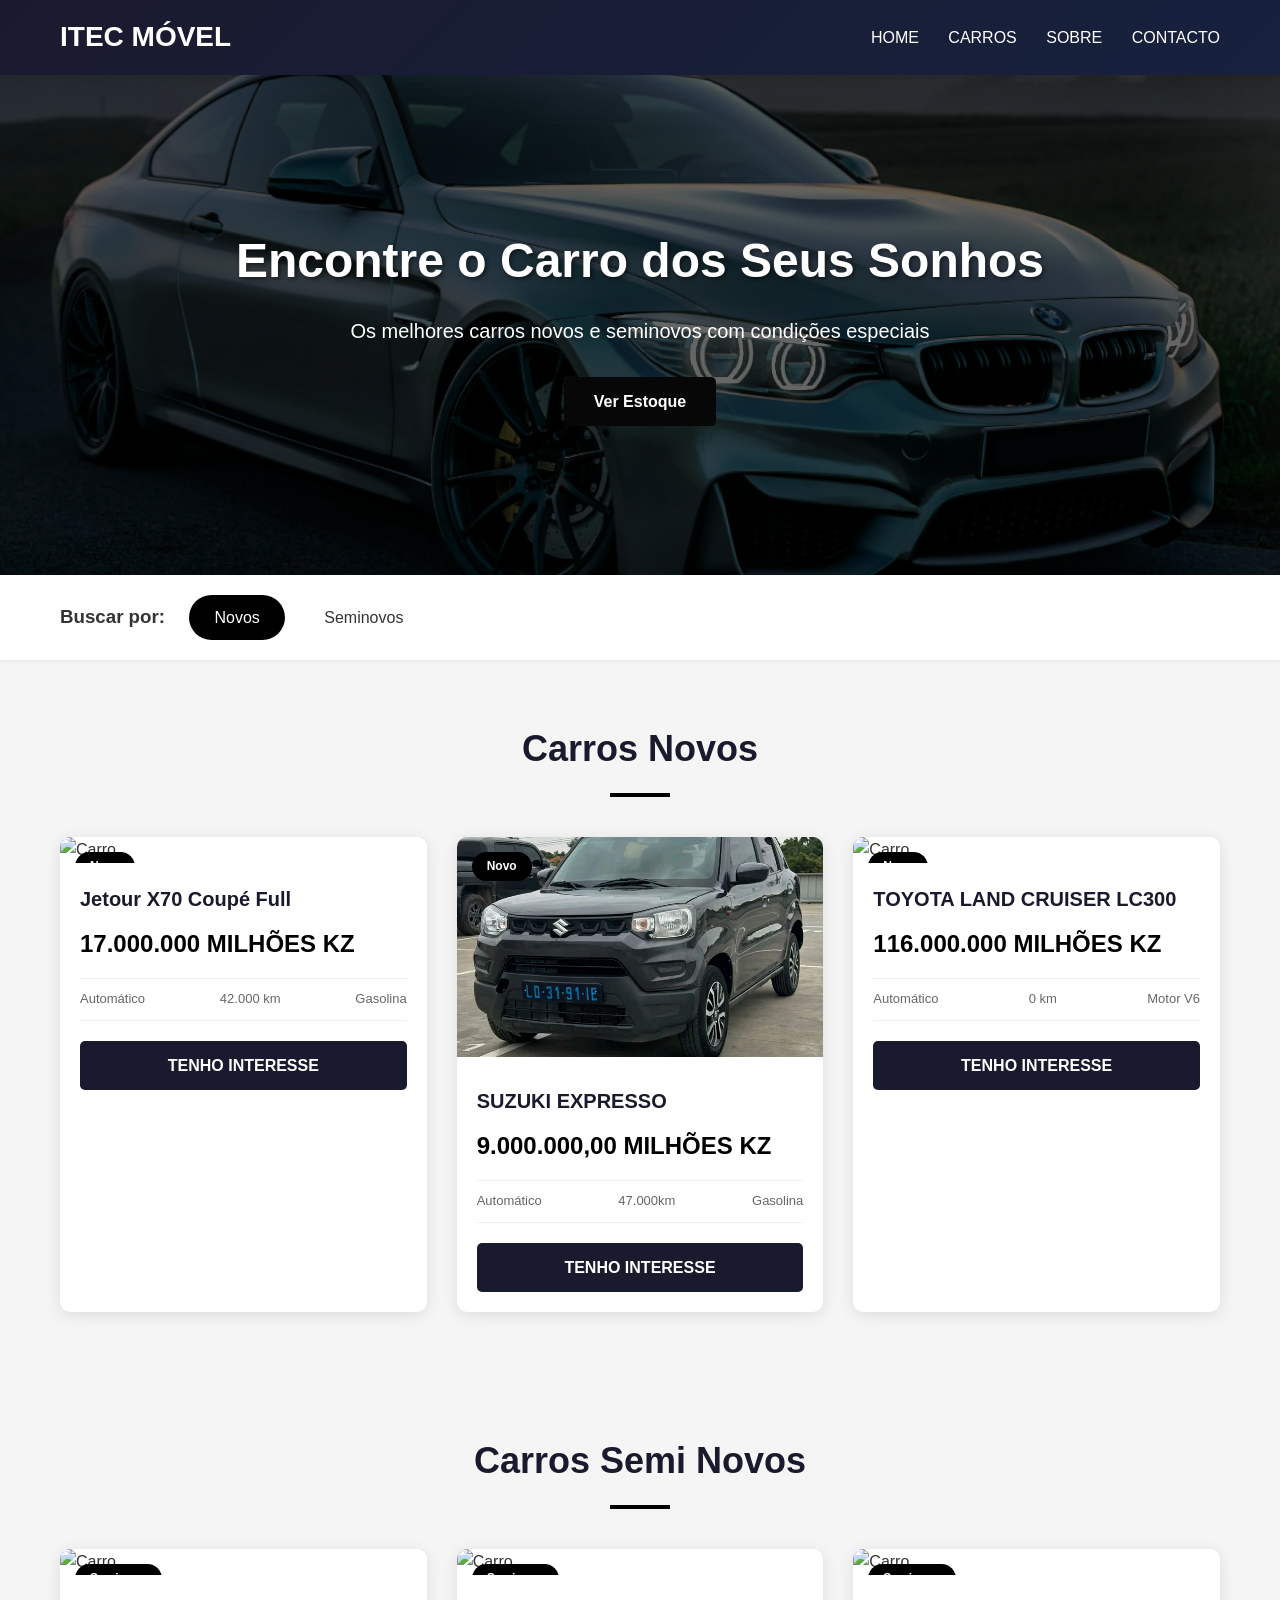
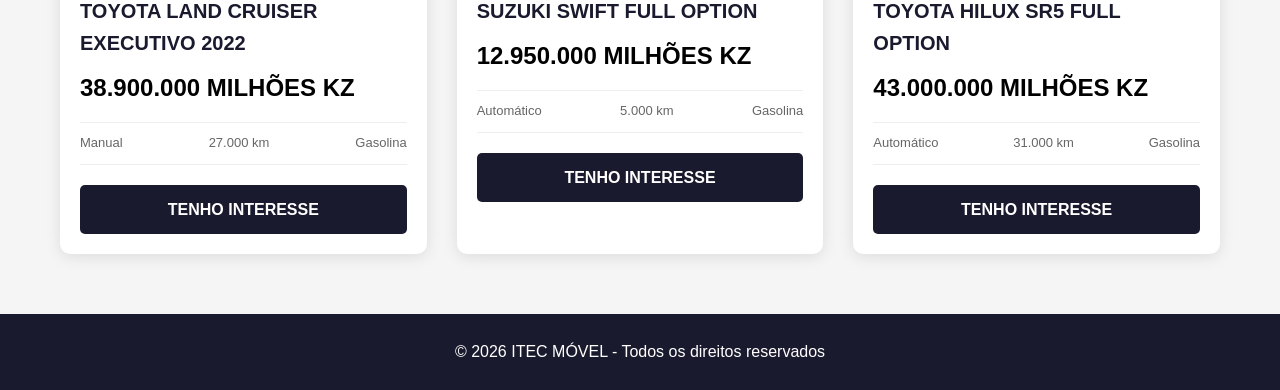
==== index.html @ fe8994ec "Add files via upload" ====
<!DOCTYPE html>
<html lang="pt-BR">
<head>
    <meta charset="UTF-8">
    <meta name="viewport" content="width=device-width, initial-scale=1.0">
    <title>ITEC MÓVEL - HOME</title>
    <link rel="stylesheet" href="styles.css">
</head>
<body>
    <!-- Header -->
    <header class="header">
        <div class="container">
            <div class="logo">
                <h1>ITEC MÓVEL</h1>
            </div>
            <nav class="nav">
                <a href="index.html">HOME</a>
                <a href="CARROS.html">CARROS</a>
                <a href="SOBRE.html">SOBRE</a>
                <a href="CONTACTOS.html">CONTACTO</a>
            </nav>
        </div>
    </header>

    <!-- Banner Principal -->
    <section class="banner" id="inicio">
        <div class="banner-content">
            <h2>Encontre o Carro dos Seus Sonhos</h2>
            <p>Os melhores carros novos e seminovos com condições especiais</p>
            <a href="#estoque" class="btn btn-primary">Ver Estoque</a>
        </div>
    </section>
    <!-- Filtros -->
    <section class="filtros">
        <div class="container">
            <div class="filtro-box">
                <h3>Buscar por:</h3>
                <div class="filtro-opcoes">
                    <a href="#novos" class="filtro-btn active">Novos</a>
                    <a href="#seminovos" class="filtro-btn">Seminovos</a>
                </div>
            </div>
        </div>
    </section>
    <!-- Carros Novos -->
    <section class="estoque" id="novos">
        <div class="container">
            <h2 class="section-title">Carros Novos</h2>
            <div class="car-grid">
                <!-- Carro 1 -->
                <div class="car-card">
                    <div class="car-image">
                        <span class="badge badge-new">Novo</span>
                        <img src="2photos/jetour x70.jpg" alt="Carro">
                    </div>
                    <div class="car-info">
                        <h3>Jetour X70 Coupé Full</h3>
                        <p class="car-price"> 17.000.000 MILHÕES KZ </p>
                        <div class="car-details">
                            <span>Automático</span>
                            <span>
                                42.000 km</span>
                            <span>Gasolina</span>
                        </div>
                        <a href="CONTACTOS.html" class="btn btn-secondary">TENHO INTERESSE</a>
                    </div>
                </div>

                <!-- Carro 2 -->
                <div class="car-card">
                    <div class="car-image">
                        <span class="badge badge-new">Novo</span>
                        <img src="expresso.jpg" alt="Carro">
                    </div>
                    <div class="car-info">
                        <h3>SUZUKI EXPRESSO</h3>
                        <p class="car-price">9.000.000,00 MILHÕES KZ</p>
                        <div class="car-details">
                            <span>Automático</span>
                            <span>47.000km</span>
                            <span>Gasolina</span>
                        </div>
                        <a href="CONTACTOS.html" class="btn btn-secondary">TENHO INTERESSE</a>
                    </div>
                </div>

                <!-- Carro 3 -->
                <div class="car-card">
                    <div class="car-image">
                        <span class="badge badge-new">Novo</span>
                        <img src="2photos/toyot.png" alt="Carro">
                    </div>
                    <div class="car-info">
                        <h3>TOYOTA LAND CRUISER LC300</h3>
                        <p class="car-price">116.000.000 MILHÕES KZ</p>
                        <div class="car-details">
                            <span>Automático</span>
                            <span>0 km</span>
                            <span>Motor V6</span>
                        </div>
                        <a href="CONTACTOS.html" class="btn btn-secondary">TENHO INTERESSE</a>
                    </div>
                </div>
            </div>
        </div>
    </section>

    <!-- Carros Seminovos -->
    <section class="estoque" id="seminovos">
        <div class="container">
            <h2 class="section-title">Carros Semi Novos</h2>
            <div class="car-grid">
                <!-- Carro 4 -->
                <div class="car-card">
                    <div class="car-image">
                        <span class="badge badge-used">Seminovo</span>
                        <img src="2photos/crusier.png" alt="Carro">
                    </div>
                    <div class="car-info">
                        <h3>TOYOTA LAND CRUISER EXECUTIVO 2022</h3>
                        <p class="car-price">38.900.000 MILHÕES KZ</p>
                        <div class="car-details">
                            <span>Manual</span>
                            <span>27.000 km</span>
                            <span>Gasolina</span>
                        </div>
                        <a href="CONTACTOS.html" class="btn btn-secondary">TENHO INTERESSE</a>
                    </div>
                </div>

                <!-- Carro 5 -->
                <div class="car-card">
                    <div class="car-image">
                        <span class="badge badge-used">Seminovo</span>
                        <img src="2photos/suzuki swift.jpg" alt="Carro">
                    </div>
                    <div class="car-info">
                        <h3>SUZUKI SWIFT FULL OPTION</h3>
                        <p class="car-price">12.950.000 MILHÕES KZ</p>
                        <div class="car-details">
                            <span>Automático</span>
                            <span>5.000 km</span>
                            <span>Gasolina</span>
                        </div>
                        <a href="CONTACTOS.html" class="btn btn-secondary">TENHO INTERESSE</a>
                    </div>
                </div>

                <!-- Carro 6 -->
                <div class="car-card">
                    <div class="car-image">
                        <span class="badge badge-used">Seminovo</span>
                        <img src="2photos/toyota hilux.jpg" alt="Carro">
                    </div>
                    <div class="car-info">
                        <h3>TOYOTA HILUX SR5 FULL OPTION</h3>
                        <p class="car-price">43.000.000 MILHÕES KZ</p>
                        <div class="car-details">
                            <span>Automático</span>
                            <span>31.000 km</span>
                            <span>Gasolina</span>
                        </div>
                        <a href="CONTACTOS.html" class="btn btn-secondary">TENHO INTERESSE</a>
                    </div>
                </div>
            </div>
        </div>
    </section>
    <!-- Footer -->
    <footer class="footer">
        <div class="container">
            <p>&copy; 2026 ITEC MÓVEL - Todos os direitos reservados</p>
        </div>
    </footer>
</body>
</html>
---- styles.css ----
/* ============================================
   ESTILOS - AutoPrime Vendas de Carros
   ============================================ */

/* Reset Básico */
* {
    margin: 0;
    padding: 0;
    box-sizing: border-box;
}

body {
    font-family: 'Segoe UI', Tahoma, Geneva, Verdana, sans-serif;
    line-height: 1.6;
    color: #333;
    background-color: #f5f5f5;
}

/* Container */
.container {
    max-width: 1200px;
    margin: 0 auto;
    padding: 0 20px;
}

/* ============================================
   HEADER
   ============================================ */
.header {
    background: linear-gradient(135deg, #1a1a2e 0%, #16213e 100%);
    color: white;
    padding: 15px 0;
    position: sticky;
    top: 0;
    z-index: 1000;
    box-shadow: 0 2px 10px rgba(0,0,0,0.1);
}

.header .container {
    display: flex;
    justify-content: space-between;
    align-items: center;
}

.logo h1 {
    font-size: 28px;
    font-weight: 700;
    color: #ffffff;
}

.nav a {
    color: white;
    text-decoration: none;
    margin-left: 25px;
    font-weight: 500;
    transition: color 0.3s;
}

.nav a:hover {
    color: #e94560;
}

/* ============================================
   BANNER
   ============================================ */
.banner {
    background: linear-gradient(rgba(0,0,0,0.6), rgba(0,0,0,0.6)),
                url('bmw.jpg');
    background-size: cover;
    background-position: center;
    height: 500px;
    display: flex;
    align-items: center;
    justify-content: center;
    text-align: center;
    color: white;
}

.banner-content h2 {
    font-size: 48px;
    margin-bottom: 15px;
    text-shadow: 2px 2px 4px rgba(0,0,0,0.5);
}

.banner-content p {
    font-size: 20px;
    margin-bottom: 30px;
}

/* ============================================
   BOTÕES
   ============================================ */
.btn {
    display: inline-block;
    padding: 12px 30px;
    border-radius: 5px;
    text-decoration: none;
    font-weight: 600;
    transition: all 0.3s;
    border: none;
    cursor: pointer;
}

.btn-primary {
    background-color: #070707;
    color: rgb(255, 255, 255);
}

.btn-primary:hover {
    background-color: #0c0c0c;
    transform: translateY(-2px);
    box-shadow: 0 4px 15px rgba(255, 255, 255, 0.4);
}

.btn-secondary {
    background-color: #1a1a2e;
    color: white;
    width: 100%;
    text-align: center;
}

.btn-secondary:hover {
    background-color: #16213e;
}

/* ============================================
   FILTROS
   ============================================ */
.filtros {
    background-color: white;
    padding: 20px 0;
    box-shadow: 0 2px 5px rgba(0,0,0,0.05);
}

.filtro-box h3 {
    display: inline-block;
    margin-right: 20px;
}

.filtro-opcoes {
    display: inline-block;
}

.filtro-btn {
    display: inline-block;
    padding: 10px 25px;
    margin-right: 10px;
    background-color: #ffffff;
    color: #333;
    text-decoration: none;
    border-radius: 25px;
    transition: all 0.3s;
}

.filtro-btn:hover,
.filtro-btn.active {
    background-color: #000000;
    color: white;
}

/* ============================================
   ESTOQUE DE CARROS
   ============================================ */
.estoque {
    padding: 60px 0;
}

.section-title {
    text-align: center;
    font-size: 36px;
    margin-bottom: 40px;
    color: #1a1a2e;
    position: relative;
}

.section-title::after {
    content: '';
    display: block;
    width: 60px;
    height: 4px;
    background-color: #000000;
    margin: 15px auto 0;
}

.car-grid {
    display: grid;
    grid-template-columns: repeat(auto-fit, minmax(300px, 1fr));
    gap: 30px;
}

.car-card {
    background-color: white;
    border-radius: 10px;
    overflow: hidden;
    box-shadow: 0 3px 15px rgba(0,0,0,0.1);
    transition: transform 0.3s;
}

.car-card:hover {
    transform: translateY(-5px);
    box-shadow: 0 8px 25px rgba(0,0,0,0.15);
}

.car-image {
    position: relative;
    overflow: hidden;
}

.car-image img {
    width: 100%;
    height: 220px;
    object-fit: cover;
    transition: transform 0.3s;
}

.car-card:hover .car-image img {
    transform: scale(1.05);
}

.badge {
    position: absolute;
    top: 15px;
    left: 15px;
    padding: 5px 15px;
    border-radius: 20px;
    font-size: 12px;
    font-weight: 600;
    color: white;
}

.badge-new {
    background-color: #000000;
}

.badge-used {
    background-color: #000000;
}

.car-info {
    padding: 20px;
}

.car-info h3 {
    font-size: 20px;
    margin-bottom: 10px;
    color: #1a1a2e;
}

.car-price {
    font-size: 24px;
    font-weight: 700;
    color: #000000;
    margin-bottom: 15px;
}

.car-details {
    display: flex;
    justify-content: space-between;
    margin-bottom: 20px;
    padding: 10px 0;
    border-top: 1px solid #eee;
    border-bottom: 1px solid #eee;
}

.car-details span {
    font-size: 13px;
    color: #666;
}

/* ============================================
   CONTATO
   ============================================ */
.contato {
    background-color: white;
    padding: 60px 0;
}

.contato-grid {
    display: grid;
    grid-template-columns: 1fr 1fr;
    gap: 50px;
}

.contato-info h3,
.contato-form h3 {
    font-size: 24px;
    margin-bottom: 20px;
    color: #1a1a2e;
}

.contato-info p {
    margin-bottom: 15px;
    font-size: 16px;
}

.contato-form form {
    display: flex;
    flex-direction: column;
    gap: 15px;
}

.contato-form input,
.contato-form textarea {
    padding: 12px 15px;
    border: 1px solid #ddd;
    border-radius: 5px;
    font-size: 14px;
    font-family: inherit;
}

.contato-form input:focus,
.contato-form textarea:focus {
    outline: none;
    border-color: #e94560;
}

.contato-form button {
    padding: 15px;
    font-size: 16px;
}

/* ============================================
   FOOTER
   ============================================ */
.footer {
    background-color: #1a1a2e;
    color: white;
    text-align: center;
    padding: 25px 0;
}

.footer p {
    margin: 0;
}

/* ============================================
   RESPONSIVO
   ============================================ */
@media (max-width: 768px) {
    .header .container {
        flex-direction: column;
        gap: 15px;
    }
    
    .nav a {
        margin: 0 10px;
    }
    
    .banner-content h2 {
        font-size: 32px;
    }
    
    .banner-content p {
        font-size: 16px;
    }
    
    .contato-grid {
        grid-template-columns: 1fr;
    }
    
    .car-grid {
        grid-template-columns: 1fr;
    }
}
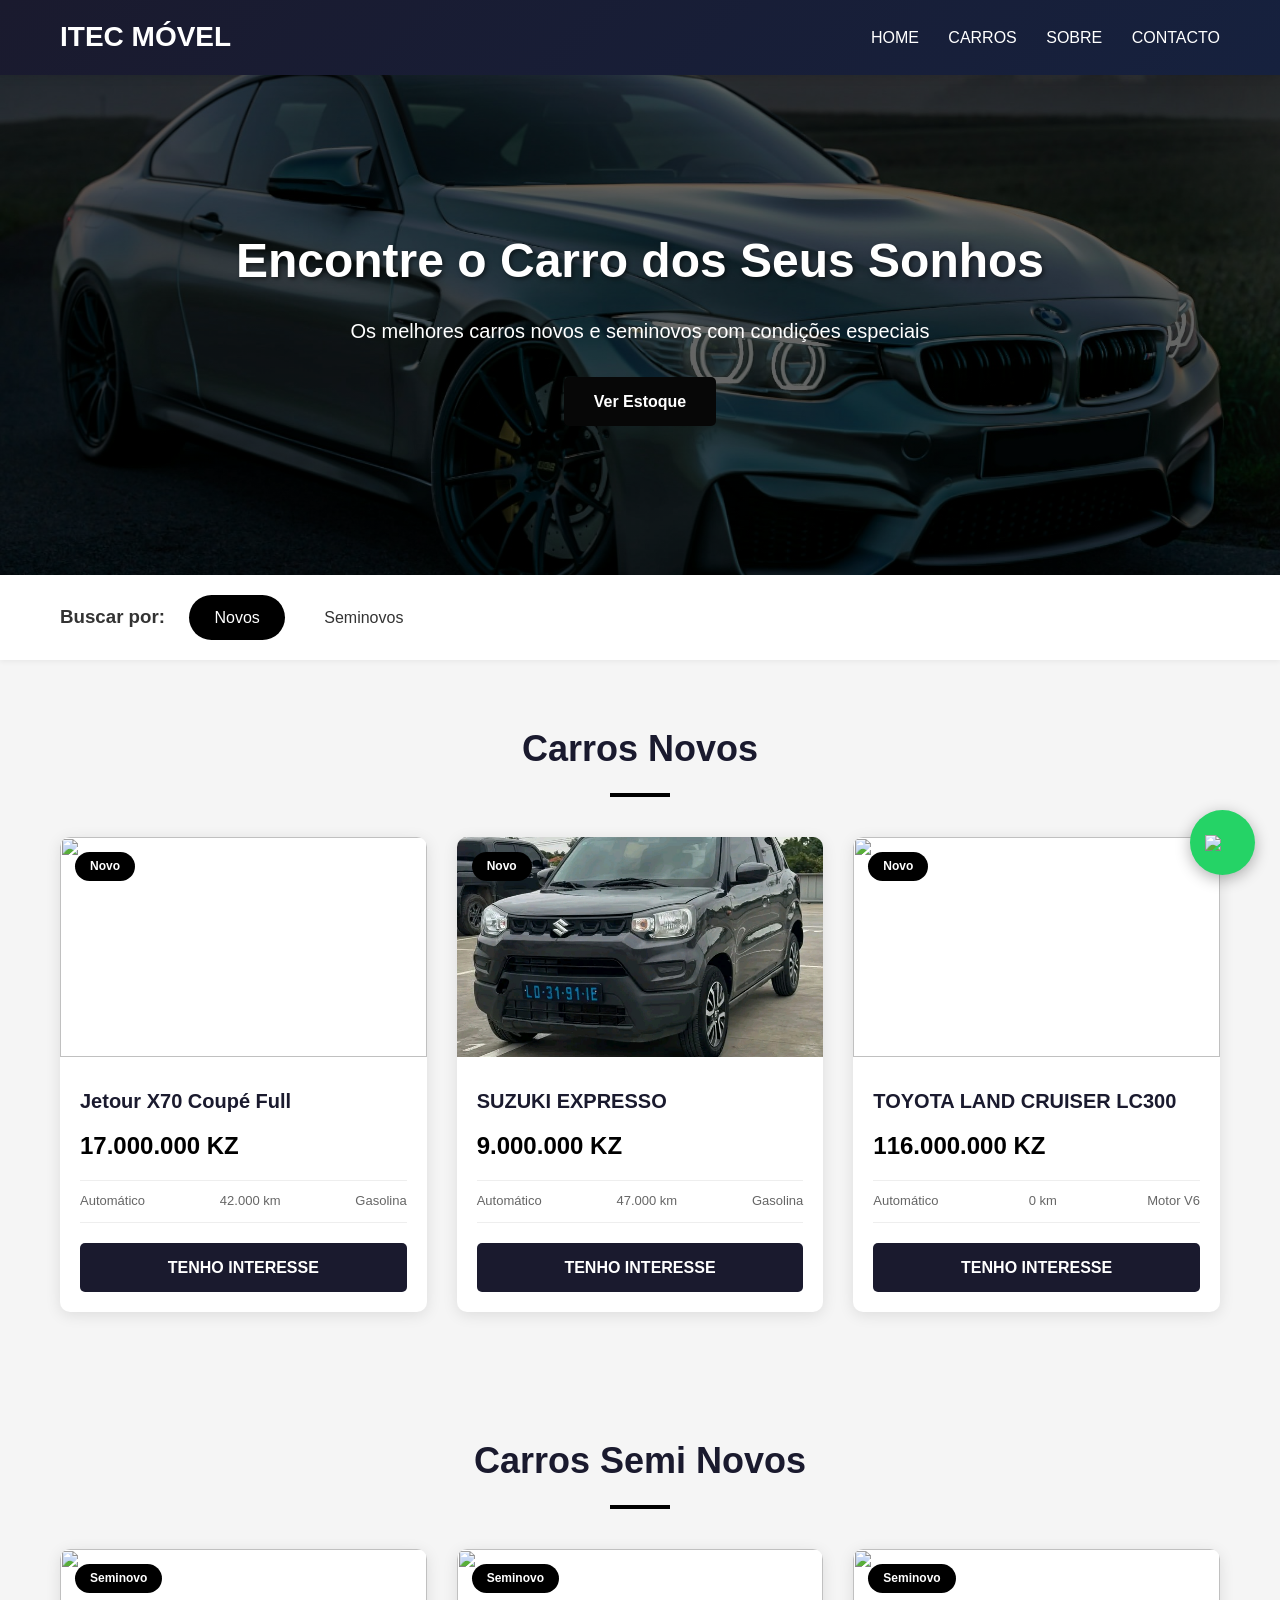
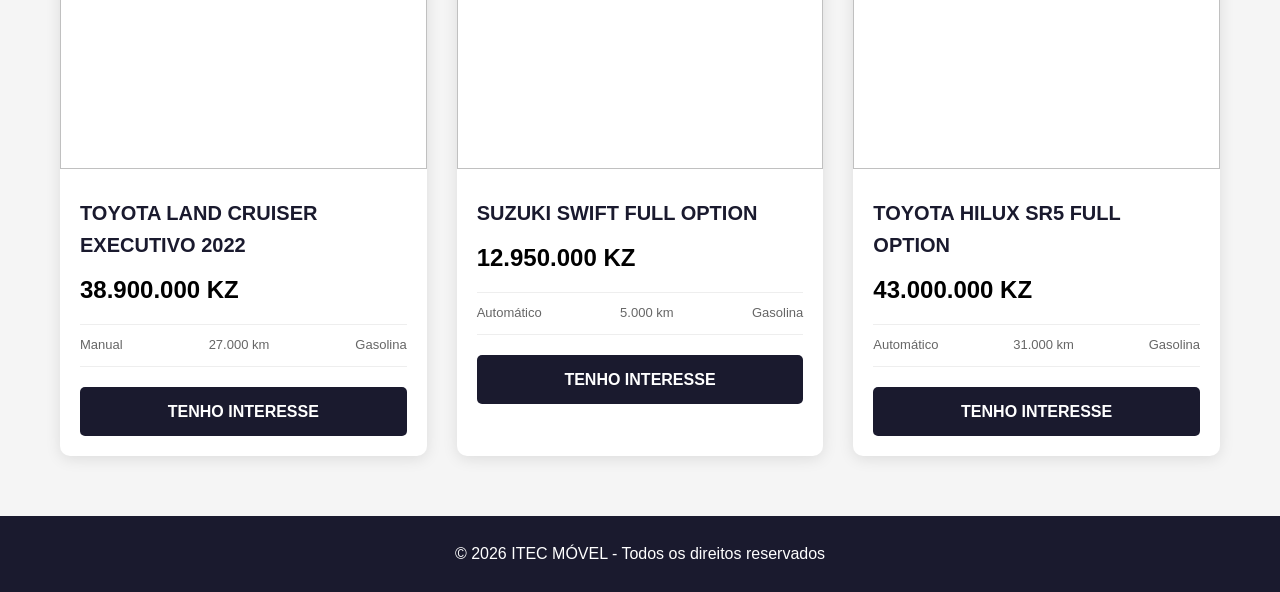
==== commit cbeec5d6: "Implement WhatsApp button in index.html Added WhatsApp button for customer inquiries." ====
--- a/index.html
+++ b/index.html
@@ -1,176 +1,347 @@
 <!DOCTYPE html>
 <html lang="pt-BR">
 <head>
-    <meta charset="UTF-8">
-    <meta name="viewport" content="width=device-width, initial-scale=1.0">
-    <title>ITEC MÓVEL - HOME</title>
-    <link rel="stylesheet" href="styles.css">
+<meta charset="UTF-8">
+<meta name="viewport" content="width=device-width, initial-scale=1.0">
+<title>ITEC MÓVEL - HOME</title>
+<link rel="stylesheet" href="styles.css">
+
+<style>
+
+/* BOTÃO WHATSAPP */
+
+.whatsapp-button{
+position: fixed;
+width: 65px;
+height: 65px;
+bottom: 25px;
+right: 25px;
+background-color: #25D366;
+border-radius: 50%;
+display: flex;
+align-items: center;
+justify-content: center;
+box-shadow: 0 4px 15px rgba(0,0,0,0.3);
+z-index: 999;
+animation: pulse 1.5s infinite;
+}
+
+.whatsapp-button img{
+width: 35px;
+}
+
+.whatsapp-button:hover{
+transform: scale(1.1);
+transition: 0.3s;
+}
+
+@keyframes pulse{
+0%{box-shadow: 0 0 0 0 rgba(37,211,102,0.7);}
+70%{box-shadow: 0 0 0 15px rgba(37,211,102,0);}
+100%{box-shadow: 0 0 0 0 rgba(37,211,102,0);}
+}
+
+</style>
+
 </head>
+
 <body>
-    <!-- Header -->
-    <header class="header">
-        <div class="container">
-            <div class="logo">
-                <h1>ITEC MÓVEL</h1>
-            </div>
-            <nav class="nav">
-                <a href="index.html">HOME</a>
-                <a href="CARROS.html">CARROS</a>
-                <a href="SOBRE.html">SOBRE</a>
-                <a href="CONTACTOS.html">CONTACTO</a>
-            </nav>
-        </div>
-    </header>
-
-    <!-- Banner Principal -->
-    <section class="banner" id="inicio">
-        <div class="banner-content">
-            <h2>Encontre o Carro dos Seus Sonhos</h2>
-            <p>Os melhores carros novos e seminovos com condições especiais</p>
-            <a href="#estoque" class="btn btn-primary">Ver Estoque</a>
-        </div>
-    </section>
-    <!-- Filtros -->
-    <section class="filtros">
-        <div class="container">
-            <div class="filtro-box">
-                <h3>Buscar por:</h3>
-                <div class="filtro-opcoes">
-                    <a href="#novos" class="filtro-btn active">Novos</a>
-                    <a href="#seminovos" class="filtro-btn">Seminovos</a>
-                </div>
-            </div>
-        </div>
-    </section>
-    <!-- Carros Novos -->
-    <section class="estoque" id="novos">
-        <div class="container">
-            <h2 class="section-title">Carros Novos</h2>
-            <div class="car-grid">
-                <!-- Carro 1 -->
-                <div class="car-card">
-                    <div class="car-image">
-                        <span class="badge badge-new">Novo</span>
-                        <img src="2photos/jetour x70.jpg" alt="Carro">
-                    </div>
-                    <div class="car-info">
-                        <h3>Jetour X70 Coupé Full</h3>
-                        <p class="car-price"> 17.000.000 MILHÕES KZ </p>
-                        <div class="car-details">
-                            <span>Automático</span>
-                            <span>
-                                42.000 km</span>
-                            <span>Gasolina</span>
-                        </div>
-                        <a href="CONTACTOS.html" class="btn btn-secondary">TENHO INTERESSE</a>
-                    </div>
-                </div>
-
-                <!-- Carro 2 -->
-                <div class="car-card">
-                    <div class="car-image">
-                        <span class="badge badge-new">Novo</span>
-                        <img src="expresso.jpg" alt="Carro">
-                    </div>
-                    <div class="car-info">
-                        <h3>SUZUKI EXPRESSO</h3>
-                        <p class="car-price">9.000.000,00 MILHÕES KZ</p>
-                        <div class="car-details">
-                            <span>Automático</span>
-                            <span>47.000km</span>
-                            <span>Gasolina</span>
-                        </div>
-                        <a href="CONTACTOS.html" class="btn btn-secondary">TENHO INTERESSE</a>
-                    </div>
-                </div>
-
-                <!-- Carro 3 -->
-                <div class="car-card">
-                    <div class="car-image">
-                        <span class="badge badge-new">Novo</span>
-                        <img src="2photos/toyot.png" alt="Carro">
-                    </div>
-                    <div class="car-info">
-                        <h3>TOYOTA LAND CRUISER LC300</h3>
-                        <p class="car-price">116.000.000 MILHÕES KZ</p>
-                        <div class="car-details">
-                            <span>Automático</span>
-                            <span>0 km</span>
-                            <span>Motor V6</span>
-                        </div>
-                        <a href="CONTACTOS.html" class="btn btn-secondary">TENHO INTERESSE</a>
-                    </div>
-                </div>
-            </div>
-        </div>
-    </section>
-
-    <!-- Carros Seminovos -->
-    <section class="estoque" id="seminovos">
-        <div class="container">
-            <h2 class="section-title">Carros Semi Novos</h2>
-            <div class="car-grid">
-                <!-- Carro 4 -->
-                <div class="car-card">
-                    <div class="car-image">
-                        <span class="badge badge-used">Seminovo</span>
-                        <img src="2photos/crusier.png" alt="Carro">
-                    </div>
-                    <div class="car-info">
-                        <h3>TOYOTA LAND CRUISER EXECUTIVO 2022</h3>
-                        <p class="car-price">38.900.000 MILHÕES KZ</p>
-                        <div class="car-details">
-                            <span>Manual</span>
-                            <span>27.000 km</span>
-                            <span>Gasolina</span>
-                        </div>
-                        <a href="CONTACTOS.html" class="btn btn-secondary">TENHO INTERESSE</a>
-                    </div>
-                </div>
-
-                <!-- Carro 5 -->
-                <div class="car-card">
-                    <div class="car-image">
-                        <span class="badge badge-used">Seminovo</span>
-                        <img src="2photos/suzuki swift.jpg" alt="Carro">
-                    </div>
-                    <div class="car-info">
-                        <h3>SUZUKI SWIFT FULL OPTION</h3>
-                        <p class="car-price">12.950.000 MILHÕES KZ</p>
-                        <div class="car-details">
-                            <span>Automático</span>
-                            <span>5.000 km</span>
-                            <span>Gasolina</span>
-                        </div>
-                        <a href="CONTACTOS.html" class="btn btn-secondary">TENHO INTERESSE</a>
-                    </div>
-                </div>
-
-                <!-- Carro 6 -->
-                <div class="car-card">
-                    <div class="car-image">
-                        <span class="badge badge-used">Seminovo</span>
-                        <img src="2photos/toyota hilux.jpg" alt="Carro">
-                    </div>
-                    <div class="car-info">
-                        <h3>TOYOTA HILUX SR5 FULL OPTION</h3>
-                        <p class="car-price">43.000.000 MILHÕES KZ</p>
-                        <div class="car-details">
-                            <span>Automático</span>
-                            <span>31.000 km</span>
-                            <span>Gasolina</span>
-                        </div>
-                        <a href="CONTACTOS.html" class="btn btn-secondary">TENHO INTERESSE</a>
-                    </div>
-                </div>
-            </div>
-        </div>
-    </section>
-    <!-- Footer -->
-    <footer class="footer">
-        <div class="container">
-            <p>&copy; 2026 ITEC MÓVEL - Todos os direitos reservados</p>
-        </div>
-    </footer>
+
+<!-- Header -->
+<header class="header">
+<div class="container">
+<div class="logo">
+<h1>ITEC MÓVEL</h1>
+</div>
+
+<nav class="nav">
+<a href="index.html">HOME</a>
+<a href="CARROS.html">CARROS</a>
+<a href="SOBRE.html">SOBRE</a>
+<a href="CONTACTOS.html">CONTACTO</a>
+</nav>
+
+</div>
+</header>
+
+<!-- Banner -->
+<section class="banner" id="inicio">
+
+<div class="banner-content">
+<h2>Encontre o Carro dos Seus Sonhos</h2>
+<p>Os melhores carros novos e seminovos com condições especiais</p>
+<a href="#estoque" class="btn btn-primary">Ver Estoque</a>
+</div>
+
+</section>
+
+<!-- Filtros -->
+
+<section class="filtros">
+
+<div class="container">
+
+<div class="filtro-box">
+
+<h3>Buscar por:</h3>
+
+<div class="filtro-opcoes">
+
+<a href="#novos" class="filtro-btn active">Novos</a>
+<a href="#seminovos" class="filtro-btn">Seminovos</a>
+
+</div>
+
+</div>
+
+</div>
+
+</section>
+
+<!-- Carros Novos -->
+
+<section class="estoque" id="novos">
+
+<div class="container">
+
+<h2 class="section-title">Carros Novos</h2>
+
+<div class="car-grid">
+
+<!-- Carro 1 -->
+
+<div class="car-card">
+
+<div class="car-image">
+
+<span class="badge badge-new">Novo</span>
+
+<img src="2photos/jetour x70.jpg">
+
+</div>
+
+<div class="car-info">
+
+<h3>Jetour X70 Coupé Full</h3>
+
+<p class="car-price">17.000.000 KZ</p>
+
+<div class="car-details">
+
+<span>Automático</span>
+<span>42.000 km</span>
+<span>Gasolina</span>
+
+</div>
+
+<a href="CONTACTOS.html" class="btn btn-secondary">TENHO INTERESSE</a>
+
+</div>
+
+</div>
+
+<!-- Carro 2 -->
+
+<div class="car-card">
+
+<div class="car-image">
+
+<span class="badge badge-new">Novo</span>
+
+<img src="expresso.jpg">
+
+</div>
+
+<div class="car-info">
+
+<h3>SUZUKI EXPRESSO</h3>
+
+<p class="car-price">9.000.000 KZ</p>
+
+<div class="car-details">
+
+<span>Automático</span>
+<span>47.000 km</span>
+<span>Gasolina</span>
+
+</div>
+
+<a href="CONTACTOS.html" class="btn btn-secondary">TENHO INTERESSE</a>
+
+</div>
+
+</div>
+
+<!-- Carro 3 -->
+
+<div class="car-card">
+
+<div class="car-image">
+
+<span class="badge badge-new">Novo</span>
+
+<img src="2photos/toyot.png">
+
+</div>
+
+<div class="car-info">
+
+<h3>TOYOTA LAND CRUISER LC300</h3>
+
+<p class="car-price">116.000.000 KZ</p>
+
+<div class="car-details">
+
+<span>Automático</span>
+<span>0 km</span>
+<span>Motor V6</span>
+
+</div>
+
+<a href="CONTACTOS.html" class="btn btn-secondary">TENHO INTERESSE</a>
+
+</div>
+
+</div>
+
+</div>
+
+</div>
+
+</section>
+
+<!-- Carros Seminovos -->
+
+<section class="estoque" id="seminovos">
+
+<div class="container">
+
+<h2 class="section-title">Carros Semi Novos</h2>
+
+<div class="car-grid">
+
+<!-- Carro 4 -->
+
+<div class="car-card">
+
+<div class="car-image">
+
+<span class="badge badge-used">Seminovo</span>
+
+<img src="2photos/crusier.png">
+
+</div>
+
+<div class="car-info">
+
+<h3>TOYOTA LAND CRUISER EXECUTIVO 2022</h3>
+
+<p class="car-price">38.900.000 KZ</p>
+
+<div class="car-details">
+
+<span>Manual</span>
+<span>27.000 km</span>
+<span>Gasolina</span>
+
+</div>
+
+<a href="CONTACTOS.html" class="btn btn-secondary">TENHO INTERESSE</a>
+
+</div>
+
+</div>
+
+<!-- Carro 5 -->
+
+<div class="car-card">
+
+<div class="car-image">
+
+<span class="badge badge-used">Seminovo</span>
+
+<img src="2photos/suzuki swift.jpg">
+
+</div>
+
+<div class="car-info">
+
+<h3>SUZUKI SWIFT FULL OPTION</h3>
+
+<p class="car-price">12.950.000 KZ</p>
+
+<div class="car-details">
+
+<span>Automático</span>
+<span>5.000 km</span>
+<span>Gasolina</span>
+
+</div>
+
+<a href="CONTACTOS.html" class="btn btn-secondary">TENHO INTERESSE</a>
+
+</div>
+
+</div>
+
+<!-- Carro 6 -->
+
+<div class="car-card">
+
+<div class="car-image">
+
+<span class="badge badge-used">Seminovo</span>
+
+<img src="2photos/toyota hilux.jpg">
+
+</div>
+
+<div class="car-info">
+
+<h3>TOYOTA HILUX SR5 FULL OPTION</h3>
+
+<p class="car-price">43.000.000 KZ</p>
+
+<div class="car-details">
+
+<span>Automático</span>
+<span>31.000 km</span>
+<span>Gasolina</span>
+
+</div>
+
+<a href="CONTACTOS.html" class="btn btn-secondary">TENHO INTERESSE</a>
+
+</div>
+
+</div>
+
+</div>
+
+</div>
+
+</section>
+
+<!-- Footer -->
+
+<footer class="footer">
+
+<div class="container">
+
+<p>&copy; 2026 ITEC MÓVEL - Todos os direitos reservados</p>
+
+</div>
+
+</footer>
+
+<!-- BOTÃO WHATSAPP -->
+
+<a href="https://wa.me/244900000000?text=Olá,%20tenho%20interesse%20em%20um%20carro%20da%20ITEC%20MÓVEL" 
+class="whatsapp-button" target="_blank">
+
+<img src="https://cdn-icons-png.flaticon.com/512/733/733585.png">
+
+</a>
+
 </body>
 </html>
